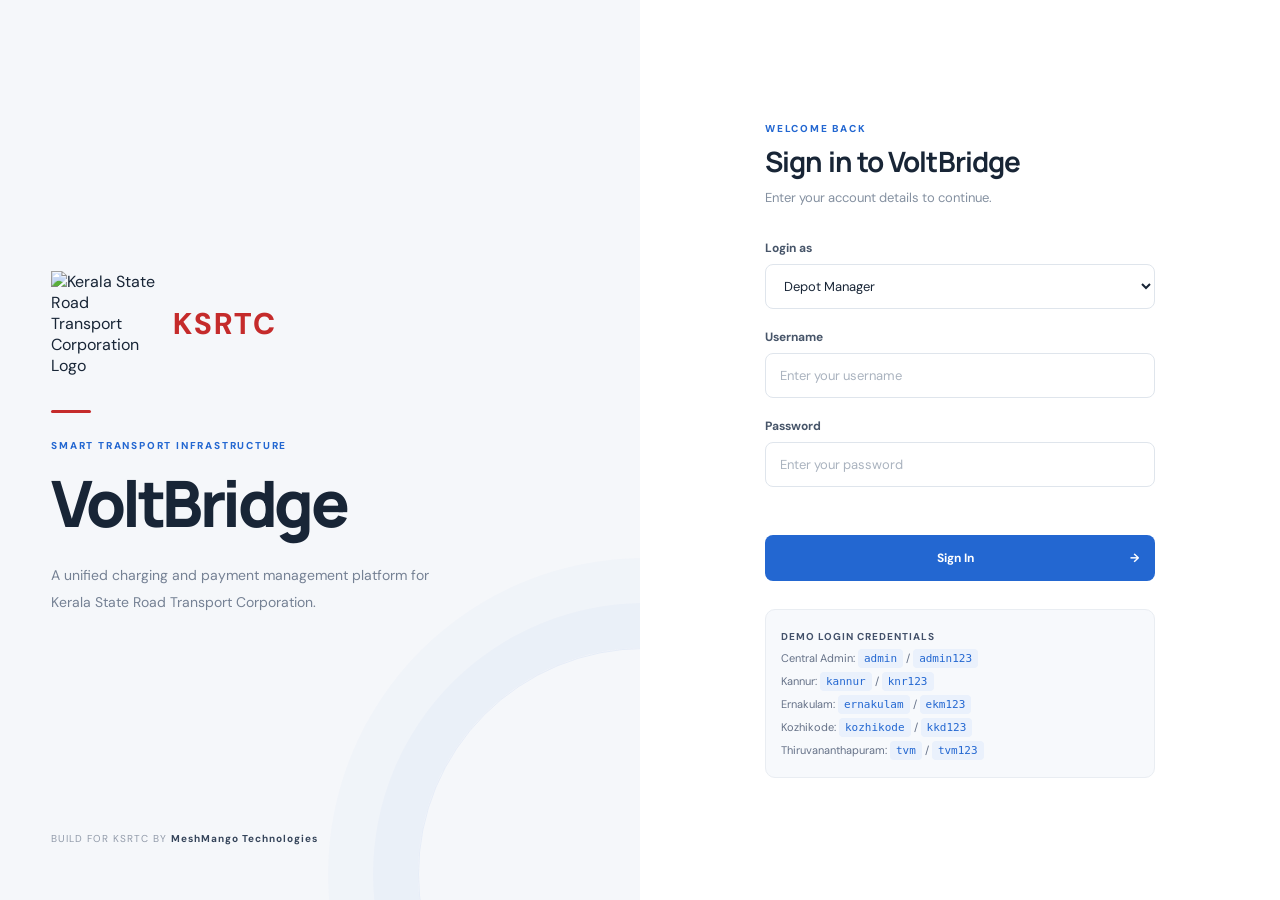
==== index.html @ 2e5e0797 "Add files via upload" ====
<!DOCTYPE html>
<html lang="en">
<head>
    <meta charset="UTF-8">
    <meta name="viewport" content="width=device-width, initial-scale=1.0">
    <title>VoltBridge | KSRTC Charging Management</title>
    <link rel="stylesheet" href="style.css">
</head>
<body>

    <!-- LOGIN SCREEN -->
    <main id="loginScreen" class="login-page">

        <section class="brand-panel">
            <div class="brand-content">
                <div class="ksrtc-brand">
                  <img src="assets\ksrtc.png" alt="Kerala State Road Transport Corporation Logo">
                  <span>KSRTC</span>
              </div>
                <div class="brand-line"></div>
                <p class="eyebrow">SMART TRANSPORT INFRASTRUCTURE</p>
                <h1>VoltBridge</h1>
                <p class="brand-description">
                    A unified charging and payment management platform
                    for Kerala State Road Transport Corporation.
                </p>
            </div>

            <footer>
                BUILD FOR KSRTC BY <strong>MeshMango Technologies</strong>
            </footer>
        </section>

        <section class="login-panel">
            <div class="login-box">

                <p class="eyebrow">WELCOME BACK</p>
                <h2>Sign in to VoltBridge</h2>
                <p class="muted">Enter your account details to continue.</p>

                <form id="loginForm">

                    <label for="loginRole">Login as</label>
                    <select id="loginRole" required>
                        <option value="depot">Depot Manager</option>
                        <option value="admin">Central Admin</option>
                    </select>

                    <label for="username">Username</label>
                    <input
                        type="text"
                        id="username"
                        placeholder="Enter your username"
                        autocomplete="username"
                        required
                    >

                    <label for="password">Password</label>
                    <input
                        type="password"
                        id="password"
                        placeholder="Enter your password"
                        autocomplete="current-password"
                        required
                    >

                    <p id="loginError" class="error-message"></p>

                    <button type="submit" class="primary-button">
                        Sign In <span>→</span>
                    </button>
                </form>

                <div class="demo-credentials">
                    <p><strong>DEMO LOGIN CREDENTIALS</strong></p>
                    <p>Central Admin: <code>admin</code> / <code>admin123</code></p>
                    <p>Kannur: <code>kannur</code> / <code>knr123</code></p>
                    <p>Ernakulam: <code>ernakulam</code> / <code>ekm123</code></p>
                    <p>Kozhikode: <code>kozhikode</code> / <code>kkd123</code></p>
                    <p>Thiruvananthapuram: <code>tvm</code> / <code>tvm123</code></p>
                </div>

            </div>
        </section>
    </main>


    <!-- DASHBOARD -->
    <main id="dashboardScreen" class="dashboard hidden">

        <aside class="sidebar">
            <div class="sidebar-brand">
                <img class="dashboard-logo"
                    src="assets/ksrtc.png"
                    alt="KSRTC Logo">

                <div>
                    <h2>VoltBridge</h2>
                    <small>KSRTC MANAGEMENT</small>
                </div>
            </div>

            <div class="sidebar-section">
                <p class="sidebar-label">WORKSPACE</p>
                <button class="nav-button active" onclick="showPage('overview')">
                    <span>▦</span> Overview
                </button>
                <button class="nav-button" onclick="showPage('pending')">
                    <span>◷</span> Pending Payments
                    <span id="pendingBadge" class="nav-count">0</span>
                </button>
                <button class="nav-button" onclick="showPage('paid')">
                    <span>✓</span> Paid Invoices
                </button>
                <button id="chargingNav" class="nav-button" onclick="showPage('charging')">
                    <span>ϟ</span> Charging Records
                </button>
            </div>

            <div class="sidebar-bottom">
                <div class="user-mini">
                    <div class="avatar" id="userAvatar">A</div>
                    <div>
                        <strong id="sidebarUser">Administrator</strong>
                        <small id="sidebarRole">Central Admin</small>
                    </div>
                </div>
                <button class="logout-button" onclick="logout()">Sign out ↗</button>
            </div>
        </aside>

        <section class="main-area">

            <header class="topbar">
                <div>
                    <p class="eyebrow" id="dashboardEyebrow">WORKSPACE</p>
                    <h1 id="dashboardTitle">Overview</h1>
                </div>
                <div class="topbar-right">
                    <span class="status-dot"></span>
                    <span id="topbarUser">Central Admin</span>
                </div>
            </header>

            <div class="content-area">

                <!-- OVERVIEW -->
                <section id="overviewPage" class="page">

                    <div class="welcome-row">
                        <div>
                            <h2 id="welcomeTitle">Welcome back</h2>
                            <p class="muted" id="welcomeDescription">
                                Here's your charging management overview.
                            </p>
                        </div>
                        <div class="date-display" id="currentDate"></div>
                    </div>

                    <div class="stats-grid">
                        <article class="stat-card">
                            <p>Total Invoices</p>
                            <h2 id="totalInvoices">0</h2>
                            <small>Recorded charging sessions</small>
                        </article>
                        <article class="stat-card">
                            <p>Pending Payments</p>
                            <h2 id="totalPending">0</h2>
                            <small>Awaiting payment</small>
                        </article>
                        <article class="stat-card">
                            <p>Paid Invoices</p>
                            <h2 id="totalPaid">0</h2>
                            <small>Successfully settled</small>
                        </article>
                        <article class="stat-card">
                            <p>Total Charging Cost</p>
                            <h2 id="totalCost">₹0</h2>
                            <small>Overall invoice value</small>
                        </article>
                    </div>

                    <div id="depotOverviewSection" class="panel">
                        <div class="panel-heading">
                            <div>
                                <h3>Depot Overview</h3>
                                <p class="muted">Payment status across all depots</p>
                            </div>
                        </div>
                        <div class="table-wrap">
                            <table>
                                <thead>
                                    <tr>
                                        <th>Depot</th>
                                        <th>Total Invoices</th>
                                        <th>Pending</th>
                                        <th>Paid</th>
                                        <th>Total Amount</th>
                                    </tr>
                                </thead>
                                <tbody id="depotOverviewTable"></tbody>
                            </table>
                        </div>
                    </div>

                    <div class="panel">
                        <div class="panel-heading">
                            <div>
                                <h3>Recent Invoices</h3>
                                <p class="muted">Latest charging transactions</p>
                            </div>
                        </div>
                        <div class="table-wrap">
                            <table>
                                <thead>
                                    <tr>
                                        <th>Invoice ID</th>
                                        <th>Bus Number</th>
                                        <th>Depot</th>
                                        <th>Amount</th>
                                        <th>Status</th>
                                    </tr>
                                </thead>
                                <tbody id="recentInvoicesTable"></tbody>
                            </table>
                        </div>
                    </div>
                </section>


                <!-- PENDING PAYMENTS -->
                <section id="pendingPage" class="page hidden">
                    <div class="page-intro">
                        <h2>Pending Payments</h2>
                        <p class="muted">Invoices awaiting settlement.</p>
                    </div>
                    <div class="panel">
                        <div class="table-wrap">
                            <table>
                                <thead>
                                    <tr>
                                        <th>Invoice ID</th>
                                        <th>Bus Number</th>
                                        <th>Depot</th>
                                        <th>Energy</th>
                                        <th>Amount</th>
                                        <th>Date</th>
                                        <th>Action</th>
                                    </tr>
                                </thead>
                                <tbody id="pendingTable"></tbody>
                            </table>
                        </div>
                    </div>
                </section>


                <!-- PAID PAYMENTS -->
                <section id="paidPage" class="page hidden">
                    <div class="page-intro">
                        <h2>Paid Invoices</h2>
                        <p class="muted">Successfully settled charging invoices.</p>
                    </div>
                    <div class="panel">
                        <div class="table-wrap">
                            <table>
                                <thead>
                                    <tr>
                                        <th>Invoice ID</th>
                                        <th>Bus Number</th>
                                        <th>Depot</th>
                                        <th>Energy</th>
                                        <th>Amount</th>
                                        <th>Paid At</th>
                                    </tr>
                                </thead>
                                <tbody id="paidTable"></tbody>
                            </table>
                        </div>
                    </div>
                </section>


                <!-- CHARGING RECORDS -->
                <section id="chargingPage" class="page hidden">
                    <div class="page-intro">
                        <h2>Charging Records</h2>
                        <p class="muted">
                            Simulate a completed charging session and invoice generation.
                        </p>
                    </div>

                    <div class="charging-layout">
                        <div class="panel charging-form">
                            <h3>New Charging Session</h3>
                            <p class="muted">Enter the scanned bus code and charging details.</p>

                            <form id="chargingForm">
                                <label for="busCode">Bus Unique Code</label>
                                <input id="busCode" placeholder="KSRTC-KNR-2048" required>

                                <label for="energyConsumed">Energy Consumed (kWh)</label>
                                <input id="energyConsumed" type="number" min="0.01" step="0.01" placeholder="50" required>

                                <label for="ratePerUnit">Rate per kWh (₹)</label>
                                <input id="ratePerUnit" type="number" min="0" step="0.01" value="25" required>

                                <p id="chargingError" class="error-message"></p>

                                <button type="submit" class="primary-button">
                                    Complete Charging & Generate Invoice
                                </button>
                            </form>
                        </div>

                        <div class="panel information-panel">
                            <h3>Automatic Invoice Routing</h3>
                            <div class="route-step">01 <span>Bus code scanned</span></div>
                            <div class="route-step">02 <span>Bus and depot identified</span></div>
                            <div class="route-step">03 <span>Charging invoice generated</span></div>
                            <div class="route-step">04 <span>Invoice routed to assigned depot</span></div>
                            <div class="route-step">05 <span>Appears in Pending Payments</span></div>
                        </div>
                    </div>

                    <div class="panel">
                        <div class="panel-heading">
                            <h3>Registered Bus Codes</h3>
                        </div>
                        <div class="table-wrap">
                            <table>
                                <thead>
                                    <tr>
                                        <th>Unique Code</th>
                                        <th>Bus Number</th>
                                        <th>Assigned Depot</th>
                                    </tr>
                                </thead>
                                <tbody id="busRegistryTable"></tbody>
                            </table>
                        </div>
                    </div>
                </section>

            </div>
        </section>
    </main>

    <script src="app.js"></script>
</body>
</html>
---- style.css ----
@import url('https://fonts.googleapis.com/css2?family=DM+Sans:wght@400;500;600;700;800&family=Manrope:wght@400;500;600;700;800&display=swap');

:root {
    --ink: #182536;
    --ink-soft: #344256;
    --muted: #8490a0;
    --blue: #2367d1;
    --blue-dark: #174fae;
    --blue-light: #edf4ff;
    --green: #16845e;
    --red: #c34e4e;
    --amber: #a66b13;
    --line: #e9edf2;
    --surface: #ffffff;
    --background: #f7f9fc;
    --radius: 12px;
    --shadow: 0 3px 12px rgba(27, 45, 70, .035);
}

* {
    margin: 0;
    padding: 0;
    box-sizing: border-box;
}

body {
    font-family: 'DM Sans', sans-serif;
    background: var(--background);
    color: var(--ink);
    -webkit-font-smoothing: antialiased;
}

button, input, select {
    font: inherit;
}

button {
    cursor: pointer;
}

.hidden {
    display: none !important;
}

.muted {
    color: var(--muted);
    font-size: 13px;
    line-height: 1.6;
}

.eyebrow {
    color: var(--blue);
    font-size: 10px;
    font-weight: 800;
    letter-spacing: 1.8px;
    margin-bottom: 7px;
}

/* =====================================
   LOGIN SCREEN
===================================== */

.login-page {
    min-height: 100vh;
    display: grid;
    grid-template-columns: 1fr 1fr;
    background: #fff;
}

.brand-panel {
    background: #f5f7fa;
    padding: 55px 8%;
    display: flex;
    flex-direction: column;
    justify-content: space-between;
    min-height: 100vh;
    position: relative;
    overflow: hidden;
}

.brand-panel::after {
    content: "";
    position: absolute;
    width: 450px;
    height: 450px;
    border: 1px solid rgba(35, 103, 209, .07);
    border-radius: 50%;
    right: -230px;
    bottom: -200px;
    box-shadow:
        0 0 0 45px rgba(35, 103, 209, .025),
        0 0 0 90px rgba(35, 103, 209, .018);
    pointer-events: none;
}

.brand-content {
    margin: auto 0;
    max-width: 470px;
    position: relative;
    z-index: 1;
}

.ksrtc-brand {
    display: flex;
    align-items: center;
    gap: 17px;
    margin-bottom: 34px;
}

.ksrtc-brand img {
    width: 105px;
    height: 105px;
    object-fit: contain;
}

.ksrtc-brand span {
    color: #c52b2b;
    font-size: 30px;
    font-weight: 800;
    letter-spacing: 2px;
}

.brand-line {
    width: 40px;
    height: 3px;
    background: #c52b2b;
    margin-bottom: 26px;
    border-radius: 5px;
}

.brand-content h1 {
    font-family: 'Manrope', sans-serif;
    font-size: clamp(43px, 5vw, 66px);
    font-weight: 800;
    letter-spacing: -3.5px;
    margin-bottom: 16px;
}

.brand-description {
    max-width: 390px;
    color: #758194;
    font-size: 14px;
    line-height: 1.9;
}

.brand-panel footer {
    color: #929baa;
    font-size: 10px;
    letter-spacing: 1px;
    position: relative;
    z-index: 1;
}

.brand-panel footer strong {
    color: #35445a;
}

.login-panel {
    display: flex;
    align-items: center;
    justify-content: center;
    padding: 35px;
}

.login-box {
    width: 100%;
    max-width: 390px;
}

.login-box h2 {
    font-family: 'Manrope', sans-serif;
    font-size: 28px;
    letter-spacing: -.9px;
}

.login-box > .muted {
    margin: 8px 0 32px;
}

/* Forms */

label {
    display: block;
    font-size: 12px;
    font-weight: 700;
    color: #475569;
    margin: 20px 0 8px;
}

input, select {
    width: 100%;
    min-height: 45px;
    border: 1px solid #dfe5ec;
    border-radius: 8px;
    padding: 12px 14px;
    background: #fff;
    color: var(--ink);
    font-size: 13px;
    outline: none;
    transition: border .2s, box-shadow .2s;
}

input::placeholder {
    color: #aab3bf;
}

input:focus, select:focus {
    border-color: var(--blue);
    box-shadow: 0 0 0 3px rgba(35, 103, 209, .09);
}

.primary-button {
    width: 100%;
    min-height: 46px;
    padding: 13px 16px;
    border: 0;
    border-radius: 8px;
    background: var(--blue);
    color: white;
    font-size: 12px;
    font-weight: 700;
    margin-top: 23px;
    transition: background .2s, transform .2s, box-shadow .2s;
}

.primary-button:hover {
    background: var(--blue-dark);
    transform: translateY(-1px);
    box-shadow: 0 5px 15px rgba(35, 103, 209, .2);
}

.primary-button span {
    float: right;
}

.error-message {
    color: var(--red);
    font-size: 12px;
    margin-top: 10px;
    min-height: 15px;
}

.demo-credentials {
    background: #f7f9fc;
    border: 1px solid var(--line);
    border-radius: 10px;
    padding: 15px;
    margin-top: 28px;
    font-size: 11px;
    line-height: 2;
    color: #657187;
}

.demo-credentials strong {
    color: #43516a;
    font-size: 10px;
    letter-spacing: 1px;
}

code {
    color: var(--blue);
    background: #eaf1fc;
    padding: 3px 6px;
    border-radius: 4px;
}

/* =====================================
   DASHBOARD STRUCTURE
===================================== */

.dashboard {
    min-height: 100vh;
    display: flex;
}

.sidebar {
    width: 255px;
    background: #fff;
    border-right: 1px solid var(--line);
    padding: 25px 16px;
    display: flex;
    flex-direction: column;
    position: fixed;
    inset: 0 auto 0 0;
    z-index: 10;
}

.sidebar-brand {
    display: flex;
    align-items: center;
    gap: 12px;
    padding: 3px 10px 25px;
    border-bottom: 1px solid var(--line);
}

.dashboard-logo {
    width: 44px;
    height: 44px;
    object-fit: contain;
    flex-shrink: 0;
}

.sidebar-brand h2 {
    font-family: 'Manrope', sans-serif;
    font-size: 17px;
    font-weight: 800;
    letter-spacing: -.5px;
}

.sidebar-brand small {
    display: block;
    color: #9aa4b2;
    font-size: 8px;
    letter-spacing: 1.1px;
    margin-top: 3px;
}

.sidebar-section {
    padding-top: 28px;
}

.sidebar-label {
    font-size: 9px;
    color: #a0aab8;
    font-weight: 800;
    letter-spacing: 1.5px;
    padding: 0 11px 13px;
}

.nav-button {
    display: flex;
    align-items: center;
    gap: 12px;
    width: 100%;
    border: 0;
    padding: 12px 12px;
    background: transparent;
    color: #778396;
    font-size: 12px;
    font-weight: 600;
    text-align: left;
    border-radius: 8px;
    margin-bottom: 5px;
    transition: background .2s, color .2s;
}

.nav-button span:first-child {
    font-size: 17px;
    width: 20px;
    text-align: center;
}

.nav-button:hover {
    color: var(--blue);
    background: #f5f8fd;
}

.nav-button.active {
    color: var(--blue);
    background: #edf4ff;
    font-weight: 700;
}

.nav-count {
    margin-left: auto;
    background: #f0f2f5;
    border-radius: 20px;
    padding: 3px 8px;
    font-size: 10px;
    color: #66758b;
}

.nav-button.active .nav-count {
    background: #dceaff;
    color: var(--blue);
}

.sidebar-bottom {
    margin-top: auto;
    border-top: 1px solid var(--line);
    padding-top: 17px;
}

.user-mini {
    display: flex;
    align-items: center;
    gap: 10px;
    padding: 5px;
}

.avatar {
    width: 36px;
    height: 36px;
    background: #eaf1fc;
    color: var(--blue);
    display: grid;
    place-items: center;
    border-radius: 10px;
    font-weight: 800;
    font-size: 13px;
}

.user-mini strong {
    display: block;
    font-size: 11px;
    color: #334155;
}

.user-mini small {
    color: var(--muted);
    font-size: 10px;
}

.logout-button {
    width: 100%;
    text-align: left;
    border: 0;
    background: none;
    color: #b34c4c;
    font-size: 11px;
    font-weight: 600;
    padding: 14px 8px 5px;
    transition: color .2s;
}

.logout-button:hover {
    color: #8f2828;
}

.main-area {
    margin-left: 255px;
    width: calc(100% - 255px);
    min-height: 100vh;
    position: relative;
    isolation: isolate;
}

/* =====================================
   KSRTC WATERMARK
===================================== */

.main-area::before {
    content: "";
    position: fixed;
    left: calc(255px + (100% - 255px) / 2);
    top: 54%;
    transform: translate(-50%, -50%);
    width: min(430px, 48vw);
    height: min(430px, 48vw);
    background-image: url("assets/ksrtc.png");
    background-repeat: no-repeat;
    background-position: center;
    background-size: contain;
    opacity: .045;
    pointer-events: none;
    z-index: 0;
}

/* =====================================
   HEADER
===================================== */

.topbar {
    background: rgba(255, 255, 255, .94);
    backdrop-filter: blur(15px);
    border-bottom: 1px solid var(--line);
    min-height: 82px;
    padding: 16px 35px;
    display: flex;
    justify-content: space-between;
    align-items: center;
    position: sticky;
    top: 0;
    z-index: 5;
}

.topbar-title {
    display: flex;
    align-items: center;
    gap: 14px;
}

.topbar-title img {
    width: 46px;
    height: 46px;
    object-fit: contain;
}

.topbar h1 {
    font-family: 'Manrope', sans-serif;
    font-size: 20px;
    font-weight: 800;
    letter-spacing: -.6px;
}

.topbar .eyebrow {
    margin-bottom: 3px;
    font-size: 9px;
}

.topbar-right {
    display: flex;
    align-items: center;
    gap: 9px;
    color: #67758a;
    font-size: 11px;
    font-weight: 600;
}

.status-dot {
    width: 7px;
    height: 7px;
    background: #20a16c;
    border-radius: 50%;
    box-shadow: 0 0 0 4px #e8f6ef;
}

/* =====================================
   CONTENT
===================================== */

.content-area {
    max-width: 1550px;
    padding: 32px 35px;
    margin: auto;
    position: relative;
    z-index: 1;
}

.welcome-row {
    display: flex;
    justify-content: space-between;
    align-items: center;
    margin-bottom: 25px;
}

.welcome-row h2 {
    font-family: 'Manrope', sans-serif;
    font-size: 21px;
    font-weight: 800;
    letter-spacing: -.7px;
}

.date-display {
    color: var(--muted);
    font-size: 11px;
    background: white;
    border: 1px solid var(--line);
    padding: 9px 13px;
    border-radius: 7px;
}

/* =====================================
   STATISTIC CARDS
===================================== */

.stats-grid {
    display: grid;
    grid-template-columns: repeat(4, 1fr);
    gap: 16px;
    margin-bottom: 22px;
}

.stat-card {
    background: white;
    border: 1px solid var(--line);
    border-radius: var(--radius);
    padding: 21px;
    box-shadow: var(--shadow);
    position: relative;
    overflow: hidden;
    transition: transform .2s, box-shadow .2s;
}

.stat-card:hover {
    transform: translateY(-3px);
    box-shadow: 0 8px 22px rgba(27, 45, 70, .07);
}

.stat-card::after {
    content: "";
    position: absolute;
    width: 65px;
    height: 65px;
    right: -25px;
    top: -25px;
    border-radius: 50%;
    background: #edf4ff;
}

.stat-card:nth-child(2)::after {
    background: #fff4e3;
}

.stat-card:nth-child(3)::after {
    background: #e8f6ee;
}

.stat-card:nth-child(4)::after {
    background: #f0edff;
}

.stat-card p {
    color: #7e8a9c;
    font-size: 11px;
    font-weight: 600;
    position: relative;
    z-index: 1;
}

.stat-card h2 {
    font-family: 'Manrope', sans-serif;
    font-size: 28px;
    font-weight: 800;
    margin: 13px 0 5px;
    letter-spacing: -1px;
    position: relative;
    z-index: 1;
}

.stat-card small {
    color: #a0aaba;
    font-size: 10px;
}

/* =====================================
   PANELS AND TABLES
===================================== */

.panel {
    background: white;
    border: 1px solid var(--line);
    border-radius: var(--radius);
    margin-bottom: 20px;
    padding: 21px;
    box-shadow: var(--shadow);
}

.panel-heading {
    display: flex;
    justify-content: space-between;
    align-items: center;
    margin-bottom: 18px;
}

.panel h3 {
    font-family: 'Manrope', sans-serif;
    font-size: 14px;
    font-weight: 800;
    letter-spacing: -.2px;
}

.table-wrap {
    overflow-x: auto;
    border: 1px solid #edf0f4;
    border-radius: 8px;
}

table {
    width: 100%;
    border-collapse: collapse;
    white-space: nowrap;
}

th {
    text-align: left;
    color: #8b97a8;
    font-size: 9px;
    font-weight: 800;
    text-transform: uppercase;
    letter-spacing: .7px;
    padding: 14px 15px;
    background: #f8fafc;
    border-bottom: 1px solid var(--line);
}

td {
    padding: 15px;
    border-bottom: 1px solid #f0f2f5;
    font-size: 11px;
    color: #647187;
    transition: background .15s;
}

tbody tr:hover td {
    background: #fafcff;
}

tr:last-child td {
    border-bottom: 0;
}

td strong {
    color: #334155;
    font-weight: 700;
}

/* Status pills */

.status {
    display: inline-flex;
    align-items: center;
    gap: 5px;
    padding: 5px 9px;
    border-radius: 20px;
    font-size: 9px;
    font-weight: 800;
}

.status.pending {
    background: #fff5e5;
    color: #a66b13;
}

.status.paid {
    background: #e7f6ed;
    color: #16845e;
}

/* Empty table state */

.empty-state {
    text-align: center;
    padding: 32px;
    color: #9ba6b5;
    font-size: 12px;
}

/* =====================================
   PAGE HEADINGS
===================================== */

.page-intro {
    margin-bottom: 23px;
}

.page-intro h2 {
    font-family: 'Manrope', sans-serif;
    font-size: 23px;
    font-weight: 800;
    letter-spacing: -.7px;
}

.page-intro p {
    margin-top: 6px;
}

/* =====================================
   CHARGING INTERFACE
===================================== */

.charging-layout {
    display: grid;
    grid-template-columns: 1.1fr .9fr;
    gap: 18px;
    align-items: stretch;
}

.charging-form form {
    margin-top: 12px;
}

.charging-form .primary-button {
    margin-top: 22px;
}

.information-panel {
    background: linear-gradient(145deg, #fff 0%, #f7faff 100%);
}

.route-step {
    display: flex;
    align-items: center;
    gap: 15px;
    padding: 17px 5px;
    border-bottom: 1px solid var(--line);
    font-size: 12px;
    color: #68768a;
}

.route-step:last-child {
    border-bottom: 0;
}

.route-step:first-letter {
    color: var(--blue);
}

/* Action buttons */

.action-button {
    border: 1px solid #d8e9df;
    background: #eef8f1;
    color: #16845e;
    border-radius: 6px;
    padding: 8px 11px;
    font-size: 10px;
    font-weight: 800;
    transition: .2s;
}

.action-button:hover {
    background: #dff2e6;
    border-color: #b8dfc6;
}

/* =====================================
   RESPONSIVE DESIGN
===================================== */

@media (max-width: 1100px) {
    .content-area {
        padding: 25px 22px;
    }

    .stats-grid {
        grid-template-columns: repeat(2, 1fr);
    }

    .charging-layout {
        grid-template-columns: 1fr;
    }
}

@media (max-width: 700px) {
    .login-page {
        grid-template-columns: 1fr;
    }

    .brand-panel {
        min-height: auto;
        padding: 25px;
    }

    .brand-content {
        margin: 0;
    }

    .ksrtc-brand img {
        width: 75px;
        height: 75px;
    }

    .ksrtc-brand span {
        font-size: 24px;
    }

    .brand-content h1 {
        font-size: 40px;
    }

    .brand-description {
        font-size: 12px;
    }

    .brand-panel footer {
        margin-top: 25px;
    }

    .login-panel {
        padding: 35px 22px;
    }

    /* Compact mobile sidebar */

    .sidebar {
        width: 66px;
        padding: 15px 8px;
    }

    .sidebar-brand {
        justify-content: center;
        padding: 0 0 20px;
    }

    .sidebar-brand > div:last-child,
    .sidebar-label,
    .user-mini > div:last-child,
    .logout-button {
        display: none;
    }

    .dashboard-logo {
        width: 38px;
        height: 38px;
    }

    .nav-button {
        justify-content: center;
        padding: 12px 5px;
        font-size: 0;
    }

    .nav-button span:first-child {
        font-size: 18px;
    }

    .nav-count {
        display: none;
    }

    .user-mini {
        justify-content: center;
    }

    .main-area {
        margin-left: 66px;
        width: calc(100% - 66px);
    }

    .topbar {
        padding: 13px 14px;
        min-height: 70px;
    }

    .topbar-title {
        gap: 9px;
    }

    .topbar-title img {
        width: 34px;
        height: 34px;
    }

    .topbar h1 {
        font-size: 15px;
    }

    .topbar .eyebrow {
        font-size: 7px;
    }

    .topbar-right {
        font-size: 9px;
    }

    .main-area::before {
        left: calc(66px + (100% - 66px) / 2);
        width: 260px;
        height: 260px;
        opacity: .035;
    }

    .content-area {
        padding: 20px 12px;
    }

    .stats-grid {
        gap: 9px;
    }

    .stat-card {
        padding: 14px;
    }

    .stat-card h2 {
        font-size: 21px;
    }

    .welcome-row {
        align-items: flex-start;
        flex-direction: column;
        gap: 10px;
    }

    .welcome-row h2 {
        font-size: 18px;
    }

    .panel {
        padding: 13px;
    }

    .panel-heading {
        align-items: flex-start;
    }

    th, td {
        padding: 12px;
    }
}

@media (max-width: 380px) {
    .stats-grid {
        grid-template-columns: 1fr;
    }
}
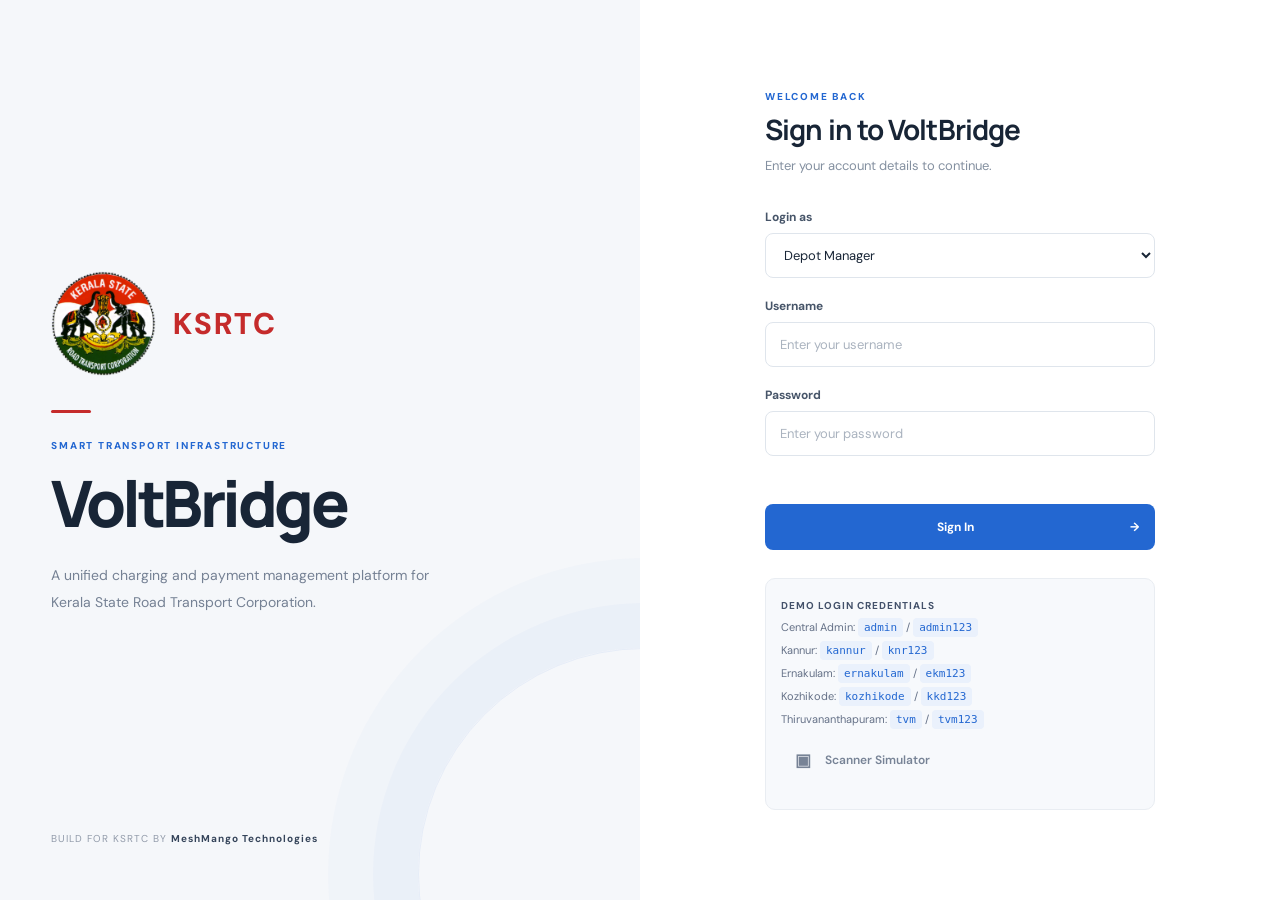
==== commit d99c951a: "Add Scanner Simulator button to index.html" ====
--- a/index.html
+++ b/index.html
@@ -15,7 +15,7 @@
         <section class="brand-panel">
             <div class="brand-content">
                 <div class="ksrtc-brand">
-                  <img src="assets\ksrtc.png" alt="Kerala State Road Transport Corporation Logo">
+                  <img src="assets/ksrtc.png" alt="Kerala State Road Transport Corporation Logo">
                   <span>KSRTC</span>
               </div>
                 <div class="brand-line"></div>
@@ -79,6 +79,9 @@
                     <p>Ernakulam: <code>ernakulam</code> / <code>ekm123</code></p>
                     <p>Kozhikode: <code>kozhikode</code> / <code>kkd123</code></p>
                     <p>Thiruvananthapuram: <code>tvm</code> / <code>tvm123</code></p>
+                    <button class="nav-button" onclick="window.location.href='scanner.html'">
+                        <span>▣</span> Scanner Simulator
+                    </button>
                 </div>
 
             </div>
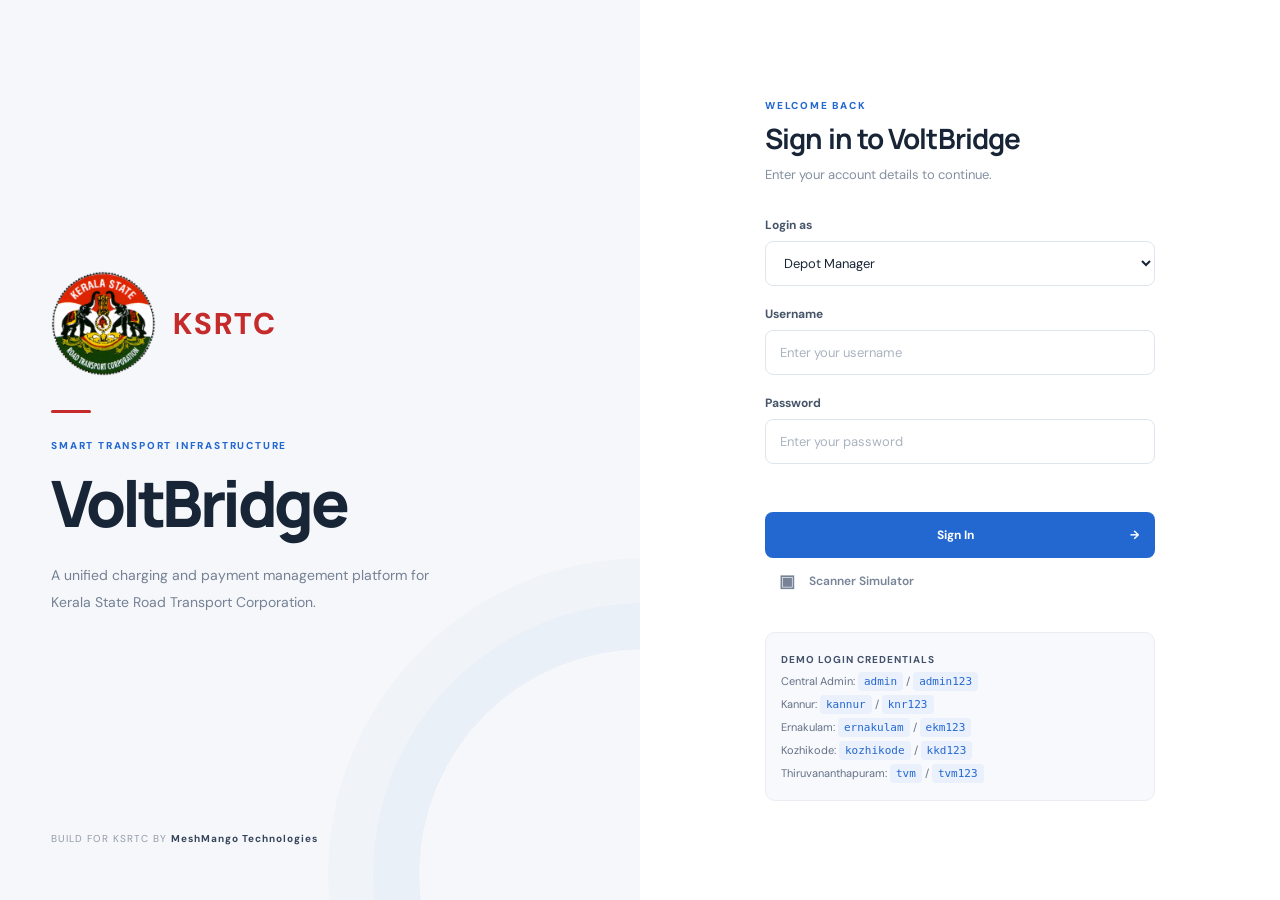
==== commit 19424d62: "Remove duplicate Scanner Simulator button" ====
--- a/index.html
+++ b/index.html
@@ -70,6 +70,9 @@
                     <button type="submit" class="primary-button">
                         Sign In <span>→</span>
                     </button>
+                    <button class="nav-button" onclick="window.location.href='scanner.html'">
+                        <span>▣</span> Scanner Simulator
+                    </button>
                 </form>
 
                 <div class="demo-credentials">
@@ -79,9 +82,7 @@
                     <p>Ernakulam: <code>ernakulam</code> / <code>ekm123</code></p>
                     <p>Kozhikode: <code>kozhikode</code> / <code>kkd123</code></p>
                     <p>Thiruvananthapuram: <code>tvm</code> / <code>tvm123</code></p>
-                    <button class="nav-button" onclick="window.location.href='scanner.html'">
-                        <span>▣</span> Scanner Simulator
-                    </button>
+                    
                 </div>
 
             </div>
